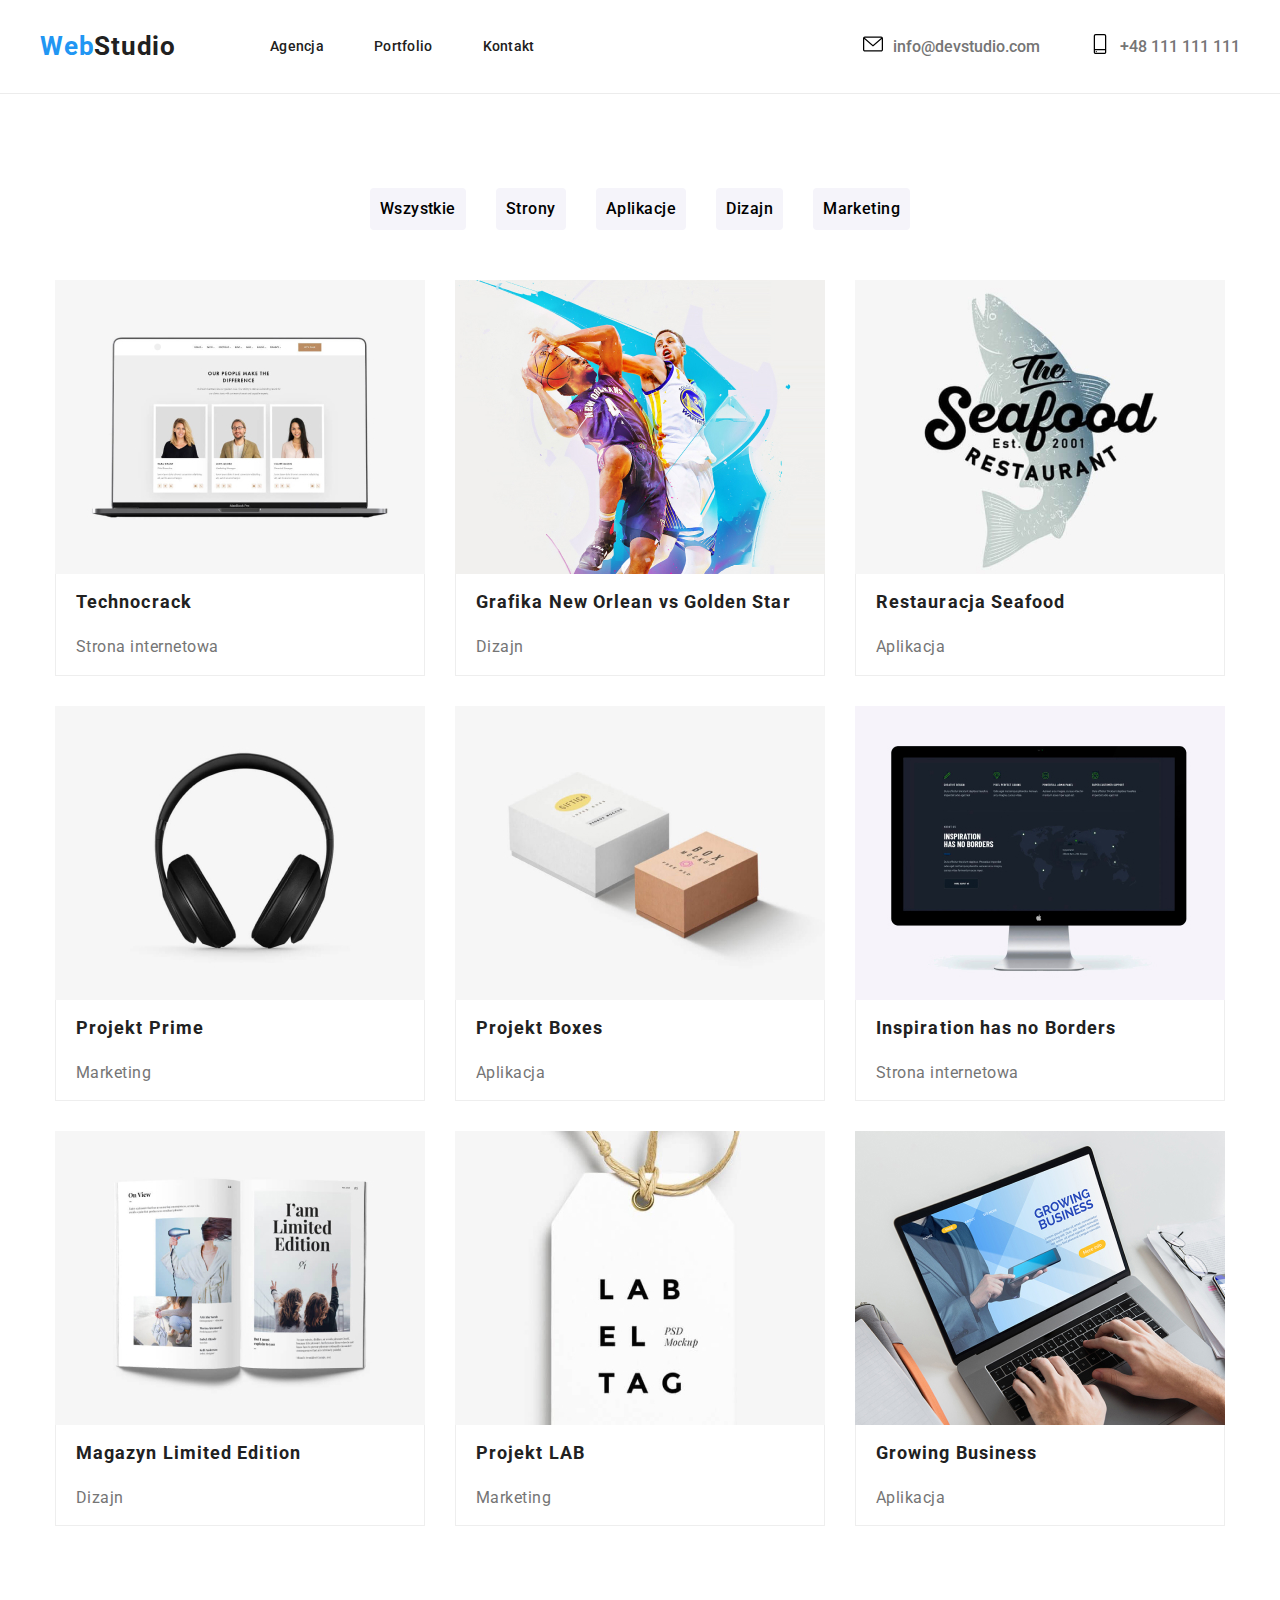
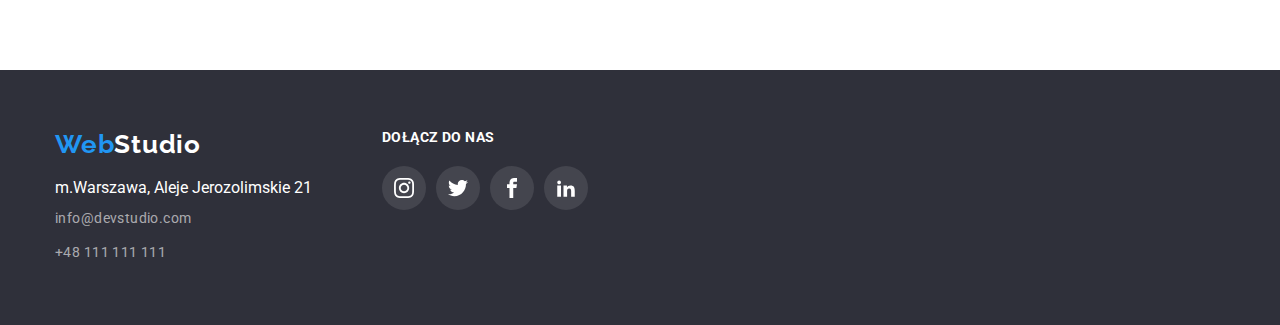
==== portfolio.html @ e0eff633 "summary" ====
<!DOCTYPE html>
<html lang="pl">
  <head>
    <meta charset="UTF-8" />
    <meta http-equiv="X-UA-Compatible" content="IE=edge" />
    <meta name="viewport" content="width=device-width, initial-scale=1.0" />
    <link rel="preconnect" href="https://fonts.googleapis.com" />
    <link rel="preconnect" href="https://fonts.gstatic.com" crossorigin />
    <link
      href="https://fonts.googleapis.com/css2?family=Raleway:wght@700&family=Roboto:wght@400;500;700;900&display=swap"
      rel="stylesheet"
    />

    <link
      rel="stylesheet"
      href="https://cdnjs.cloudflare.com/ajax/libs/modern-normalize/1.0.0/modern-normalize.min.css"
    />

    <link href="css/styles.css" rel="stylesheet" type="text/css" />

    <title>zadanie domowe nr 4</title>
  </head>
  <body class="font-family">
    <header class="site-nav">
      <div class="container flex-nav-container">
        <a class="loggo" href="index.html"
          ><span class="text">Web</span>Studio</a
        >

        <nav>
          <ul class="nav-links header-secondary-section">
            <li>
              <a class="hover logo" href="index.html">Agencja</a>
            </li>
            <li>
              <a class="hover logo" href="portfolio.html">Portfolio</a>
            </li>
            <li>
              <a class="hover logo" href="index.html">Kontakt</a>
            </li>
          </ul>
        </nav>
        <ul class="header-secon nav-links">
          <li>
            <a class="filter-buttons hover" href="mailto:info@devstudio.com">
              <svg width="20" height="20">
                <use href="./images/symbol-defs.svg#icon-envelope"></use>
              </svg>
              info@devstudio.com</a
            >
          </li>
          <li>
            <a class="filter-buttons hover" href="tel:+48111111111">
              <svg width="20" height="20">
                <use href="./images/symbol-defs.svg#icon-smartphone"></use>
              </svg>
              +48 111 111 111
            </a>
          </li>
        </ul>
      </div>
    </header>

    <main>
      <section class="section">
        <div class="container">
          <ul class="mitte">
            <li>
              <button type="button" class="cursor hover-portfoli ctea-button">
                Wszystkie
              </button>
            </li>
            <li>
              <button type="button" class="cursor hover-portfoli ctea-button">
                Strony
              </button>
            </li>
            <li>
              <button type="button" class="cursor hover-portfoli ctea-button">
                Aplikacje
              </button>
            </li>
            <li>
              <button type="button" class="cursor hover-portfoli ctea-button">
                Dizajn
              </button>
            </li>
            <li>
              <button type="button" class="cursor hover-portfoli ctea-button">
                Marketing
              </button>
            </li>
          </ul>

          <ul class="mitte">
            <li>
              <figure>
                <img
                  src="images/img.jpg"
                  width="
                  370"
                  height="
                  294"
                  alt="Technocrack"
                />
                <figcaption class="hit">
                  <h5 class="photo-one">Technocrack</h5>
                  <p class="header-secondary">Strona internetowa</p>
                </figcaption>
              </figure>
            </li>
            <li>
              <figure>
                <img
                  src="images/img(1).jpg"
                  width="370"
                  height="294"
                  alt="Grafika New Orlean vs Golden Star"
                />
                <figcaption class="hit">
                  <h5 class="photo-one">Grafika New Orlean vs Golden Star</h5>
                  <p class="header-secondary">Dizajn</p>
                </figcaption>
              </figure>
            </li>
            <li>
              <figure>
                <img
                  src="images/img(2).jpg"
                  width="370"
                  height="294"
                  alt="Restauracja Seafood"
                />
                <figcaption class="hit">
                  <h5 class="photo-one">Restauracja Seafood</h5>
                  <p class="header-secondary">Aplikacja</p>
                </figcaption>
              </figure>
            </li>
            <li>
              <figure>
                <img
                  src="images/img(3).jpg"
                  width="370"
                  height="294"
                  alt="Projekt Prime"
                />
                <figcaption class="hit">
                  <h5 class="photo-one">Projekt Prime</h5>
                  <p class="header-secondary">Marketing</p>
                </figcaption>
              </figure>
            </li>
            <li>
              <figure>
                <img
                  src="images/img(4).jpg"
                  width="370"
                  height="294"
                  alt="Projekt Boxes"
                />
                <figcaption class="hit">
                  <h5 class="photo-one">Projekt Boxes</h5>
                  <p class="header-secondary">Aplikacja</p>
                </figcaption>
              </figure>
            </li>
            <li>
              <figure>
                <img
                  src="images/img(5).jpg"
                  width="370"
                  height="294"
                  alt="Inspiration has no Borders"
                />
                <figcaption class="hit">
                  <h5 class="photo-one">Inspiration has no Borders</h5>
                  <p class="header-secondary">Strona internetowa</p>
                </figcaption>
              </figure>
            </li>
            <li>
              <figure>
                <img
                  src="images/img(6).jpg"
                  width="370"
                  height="294"
                  alt="Magazyn Limited Edition"
                />
                <figcaption class="hit">
                  <h5 class="photo-one">Magazyn Limited Edition</h5>
                  <p class="header-secondary">Dizajn</p>
                </figcaption>
              </figure>
            </li>
            <li>
              <figure>
                <img
                  src="images/img(7).jpg"
                  width="370"
                  height="294"
                  alt="Projekt LAB"
                />
                <figcaption class="hit">
                  <h5 class="photo-one">Projekt LAB</h5>
                  <p class="header-secondary">Marketing</p>
                </figcaption>
              </figure>
            </li>
            <li>
              <figure>
                <img
                  src="images/img(8).jpg"
                  width="370"
                  height="294"
                  alt="Growing Business"
                />
                <figcaption class="hit">
                  <h5 class="photo-one">Growing Business</h5>
                  <p class="header-secondary">Aplikacja</p>
                </figcaption>
              </figure>
            </li>
          </ul>
        </div>
      </section>
    </main>
    <footer class="site-footer">
      <div class="container footer-container">
        <div>
          <a class="title loggo footer-logo" href="index.html"
            ><span class="text">Web</span>Studio</a
          >
          <address>
            <ul class="address-list">
              <li class="ulice">m.Warszawa, Aleje Jerozolimskie 21</li>
              <li>
                <a class="contact-link" href="mailto:info@devstudio.com">
                  info@devstudio.com</a
                >
              </li>
              <li>
                <a class="contact-link" href="tel:+48111111111"
                  >+48 111 111 111</a
                >
              </li>
            </ul>
          </address>
        </div>
        <div class="footer-socials">
          <h3>Dołącz do nas</h3>

          <ul>
            <li>
              <a href="#"
                ><svg width="20" height="20">
                  <use href="./images/symbol-defs.svg#icon-instagram-2"></use>
                </svg>
              </a>
            </li>
            <li>
              <a href="#"
                ><svg width="20" height="20">
                  <use href="./images/symbol-defs.svg#icon-twitter-1"></use>
                </svg>
              </a>
            </li>
            <li>
              <a href="#"
                ><svg width="20" height="20">
                  <use href="./images/symbol-defs.svg#icon-facebook"></use>
                </svg>
              </a>
            </li>
            <li>
              <a href="#">
                <svg width="20" height="20">
                  <use href="./images/symbol-defs.svg#icon-linkedin2"></use>
                </svg>
              </a>
            </li>
          </ul>
        </div>
      </div>
    </footer>
  </body>
</html>
---- css/styles.css ----
:root {
  --text-main-color: #212121;
  --text-white: #ffffff;
  --text-blue: #2196f3;
  --text-grey: #757575;
  --first-section-bg: #2f303a;
  --fourth-section-bg: #f5f4fa;
  --footer-link: #ffffff99;
  --five-logo: #afb1b8;
}

* {
  margin: 0;
  padding: 0;
}
body {
  font-family: "Roboto", sans-serif;
  color: var(--text-main-color);
}
.header-secondary {
  color: var(--text-grey);
  text-decoration: none;
  list-style: none;
  margin-left: auto;
  column-gap: 50px;
  text-align: left;
  letter-spacing: 0.03em;
  padding: 8px 20px;
  margin-bottom: 10px;
}
.header-secon {
  color: var(--text-grey);
  text-decoration: none;
  list-style: none;
  margin-left: auto;
  column-gap: 50px;
}
.filter-buttons {
  font-weight: 500;
  font-size: 16px;
  line-height: 1.6;
  /* identical to box height, or 162% */
  text-decoration: none;
  cursor: pointer;
  color: inherit;
  font-style: normal;
  margin-left: auto;
  display: flex;
}
.header-secondary-section {
  font-weight: 700;
  font-size: 36px;
  line-height: 1.1;
  text-align: center;
  letter-spacing: 0.03em;
  color: inherit;
  list-style: none;
  padding: 30px 0px;
}

.loggo {
  font-weight: 700;
  font-size: 26px;
  line-height: 1.1;
  /* identical to box height */
  letter-spacing: 0.03em;
  text-decoration: none;
  color: inherit;
  margin-right: 94px;
}
.logo {
  font-weight: 500;
  font-size: 14px;
  line-height: 1.1;
  letter-spacing: 0.02em;
  text-decoration: none;
  color: inherit;
  list-style: none;
  display: block;
}
.color {
  color: var(--text-white);
}

.cursor {
  cursor: pointer;
  background-color: var(--fourth-section-bg);
}

.text {
  color: var(--text-blue);
}
.title {
  color: var(--text-white);
  font-family: "Raleway";
  font-style: normal;
  font-weight: 700;
  font-size: 26;
  line-height: 1.1;
  /* identical to box height */
  letter-spacing: 0.03em;
  text-decoration: none;
}
.hover:hover {
  color: var(--text-blue);
}

.hover-portfoli:hover {
  color: var(--text-white);
  background-color: var(--text-blue);
  box-shadow: 0px 3px 1px rgba(0, 0, 0, 0.1), 0px 1px 2px rgba(0, 0, 0, 0.08),
    0px 2px 2px rgba(0, 0, 0, 0.12);
  border-radius: 4px;
}

.title-secondary-section {
  background: #2f303a;
}
.ulice {
  font-style: normal;
  color: var(--text-white);
  font-style: normal;
  list-style: none;
}
.flex-nav-container {
  display: flex;
  align-items: center;
  justify-content: flex-start;
}
.site-nav {
  border-bottom: 1px solid #ececec;
  padding: 32px 0px;
}
.flex-inner-nav {
  display: flex;
  align-items: center;
}
.nav-links {
  display: flex;
  list-style: none;
  padding: 0%;
  margin-left: auto;
  column-gap: 50px;
}
.nav-links a:hover svg {
  fill: var(--text-blue);
}

.nav-links a svg {
  margin-right: 10px;
}
.container {
  width: 1200px;
  margin: 0 auto;
  padding: 0;
  margin-left: auto;
}

.section {
  padding: 94px 0;
}
.first-section {
  padding: 200px 0px;
  background-image: linear-gradient(
      to bottom,
      rgba(47, 48, 58, 0.4),
      rgba(47, 48, 58, 0.4)
    ),
    url("../images/imasess.jpg");
  width: 1600px;
  margin: 0 auto;
}
.section-first-title {
  font-size: 44px;
  line-height: 1.36;
  font-weight: 900;
  letter-spacing: 0.06em;
  text-transform: uppercase;
  color: var(--text-white);
  text-align: center;
  margin-bottom: 30px;
}
.cta-button {
  padding: 10px 40px;
  margin: 0 auto;
  display: block;
  background: var(--text-blue);
  border: none;
  border-radius: 4px;
  box-shadow: 0px 4px 4px rgba(0, 0, 0, 0.15);
  color: white;
  font-weight: 700;
  font-size: 16px;
  line-height: 1.88;
  letter-spacing: 0.06em;
}
.ctea-button {
  padding: 8px 10px;
  margin: 0 auto;
  display: block;

  border: none;
  border-radius: 4px;
  box-shadow: 0px 0px 0px rgba(0, 0, 0, 0.15);

  font-weight: 500;
  font-size: 16px;
  line-height: 1.66;
  text-align: center;
  letter-spacing: 0.03em;
}
.photo-one {
  padding: 10px 30px;
  font-style: normal;
  font-weight: 700;
  font-size: 18px;
  line-height: 2;
  letter-spacing: 0.06em;
  text-align: left;
  padding-left: 20px;
}
.flex-4 {
  display: flex;
  column-gap: 30px;
  row-gap: 94px;
  gap: 30px;
  list-style: none;
}
.section-two-grid {
  display: flex;
  justify-content: center;
  align-items: center;
  list-style: none;
  column-gap: 30px;
}
.section-two-title {
  margin-bottom: 10px;
  font-size: 14px;
  letter-spacing: 0.03em;
  font-weight: 700;
  line-height: 1.14;
  text-transform: uppercase;
}
.section-two-description {
  font-size: 14px;
  line-height: 1.71;
  letter-spacing: 0.03em;
  color: var(--text-grey);
}
.third-section {
  padding-top: 0px;
}
.other-sections-title {
  font-weight: 700;
  font-size: 36px;
  line-height: 1.16;
  text-align: center;
  letter-spacing: 0.03em;
  margin-bottom: 50px;
}
.third-secrion-grid {
  display: flex;
  justify-content: center;
  align-items: center;
  list-style: none;
  column-gap: 30px;
}
.fourth-section {
  background-color: var(--fourth-section-bg);
}
.fourth-section-grid {
  display: flex;
  justify-content: center;
  align-items: center;
  list-style: none;
  column-gap: 30px;
}
.fourth-section-grid > li {
  background-color: var(--text-white);
  box-shadow: 0px 1px 3px rgba(0, 0, 0, 0.12), 0px 1px 1px rgba(0, 0, 0, 0.14),
    0px 2px 1px rgba(0, 0, 0, 0.2);
  border-radius: 0px 0px 4px 4px;
}
.person-card-title {
  text-align: center;
  font-weight: 500;
  font-size: 16px;
  line-height: 1.18;
  text-align: center;
  letter-spacing: 0.03em;
  margin-bottom: 10px;
  margin-top: 30px;
}
.person-card-desc {
  font-size: 16px;
  line-height: 1.18;
  text-align: center;
  letter-spacing: 0.03em;
  color: var(--text-grey);
  margin-bottom: 30px;
}
.site-footer {
  padding: 60px 0;
  background: var(--first-section-bg);
}
.footer-container {
  padding: 0 15px;
  display: flex;
}
.footer-logo {
  margin-bottom: 20px;
  display: block;
}
.address-list {
  display: flex;
  flex-direction: column;
  row-gap: 10px;
  list-style: none;
}
.contact-link {
  font-size: 14px;
  line-height: 1.71;
  font-style: normal;
  letter-spacing: 0.03em;
  color: var(--footer-link);
  text-decoration: none;
}

.mitte img {
  vertical-align: bottom;
}
.mitte {
  margin-bottom: 50px;
  display: flex;
  justify-content: center;

  flex-wrap: wrap;
  vertical-align: middle;
  gap: 30px;
  list-style: none;
}
.mitte li:hover {
  box-shadow: 0px 1px 1px rgba(0, 0, 0, 0.12), 0px 4px 4px rgba(0, 0, 0, 0.06),
    1px 4px 6px rgba(0, 0, 0, 0.16);
}
.hit {
  border-left: var(--text-grey);
  border-right: var(--text-grey);
  text-align: left;
  vertical-align: bottom;
  border-bottom: var(--text-grey);
  border: 1px solid #eeeeee;
  border-top: 100px;
}
.diagram {
  background-color: var(--fourth-section-bg);
  border-radius: 4px;
  padding: 21px 100px;
  margin-bottom: 30px;
}
.diagram ul li {
  margin-left: 30px;
}
.firmy {
  background: var(--text-white);
  padding-top: 0px;
  padding: 8px 10px;
  margin: 0 auto;
}
.firmy li:hover {
  color: var(--text-blue);
  fill: var(--text-blue);
  border-color: var(--text-blue);
}
.firmy ul {
  display: flex;
  justify-content: center;
  align-items: center;
  column-gap: 30px;
  fill: var(--five-logo);
}

.firmy ul li {
  box-sizing: border-box;
  border: 1px solid #afb1b8;
  border-radius: 4px;
  list-style: none;
  padding: auto;
}
.five-section {
  background-color: var(--text-white);
}
.symbolo {
  margin-left: 10px;
  margin-bottom: 20px;
}
.symbolo ul {
  display: flex;
  align-items: center;
  justify-content: center;
  list-style: none;
  column-gap: 10px;
}
.symbolo li:hover svg {
  color: var(--text-blue);
  fill: var(--text-white);
}
.symbolo ul a {
  display: flex;
  align-items: center;
  justify-content: center;
  width: 44px;
  height: 44px;
  background: rgba(255, 255, 255, 0.1);
  border-radius: 50%;
}
.symbolo ul a svg {
  fill: var(--five-logo);
}
.symbolo ul li:hover a {
  background: var(--text-blue);
}
.footer-socials {
  margin-left: 70px;
}
.footer-socials h3 {
  font-weight: 700;
  font-size: 14px;
  line-height: 1.14;
  letter-spacing: 0.03em;
  text-transform: uppercase;

  color: var(--text-white);
  margin-bottom: 20px;
}
.footer-socials ul a {
  display: flex;
  align-items: center;
  justify-content: center;
  width: 44px;
  height: 44px;
  background: rgba(255, 255, 255, 0.1);
  border-radius: 50%;
}
.footer-socials ul {
  display: flex;
  align-items: center;
  justify-content: center;
  list-style: none;
  column-gap: 10px;
}
.footer-socials ul a svg {
  fill: var(--text-white);
}
.footer-socials ul a:hover {
  background: var(--text-blue);
}
/* 
zmian kolro svg
.footer-socials ul a:hover svg {
  fill: black;
}
*/
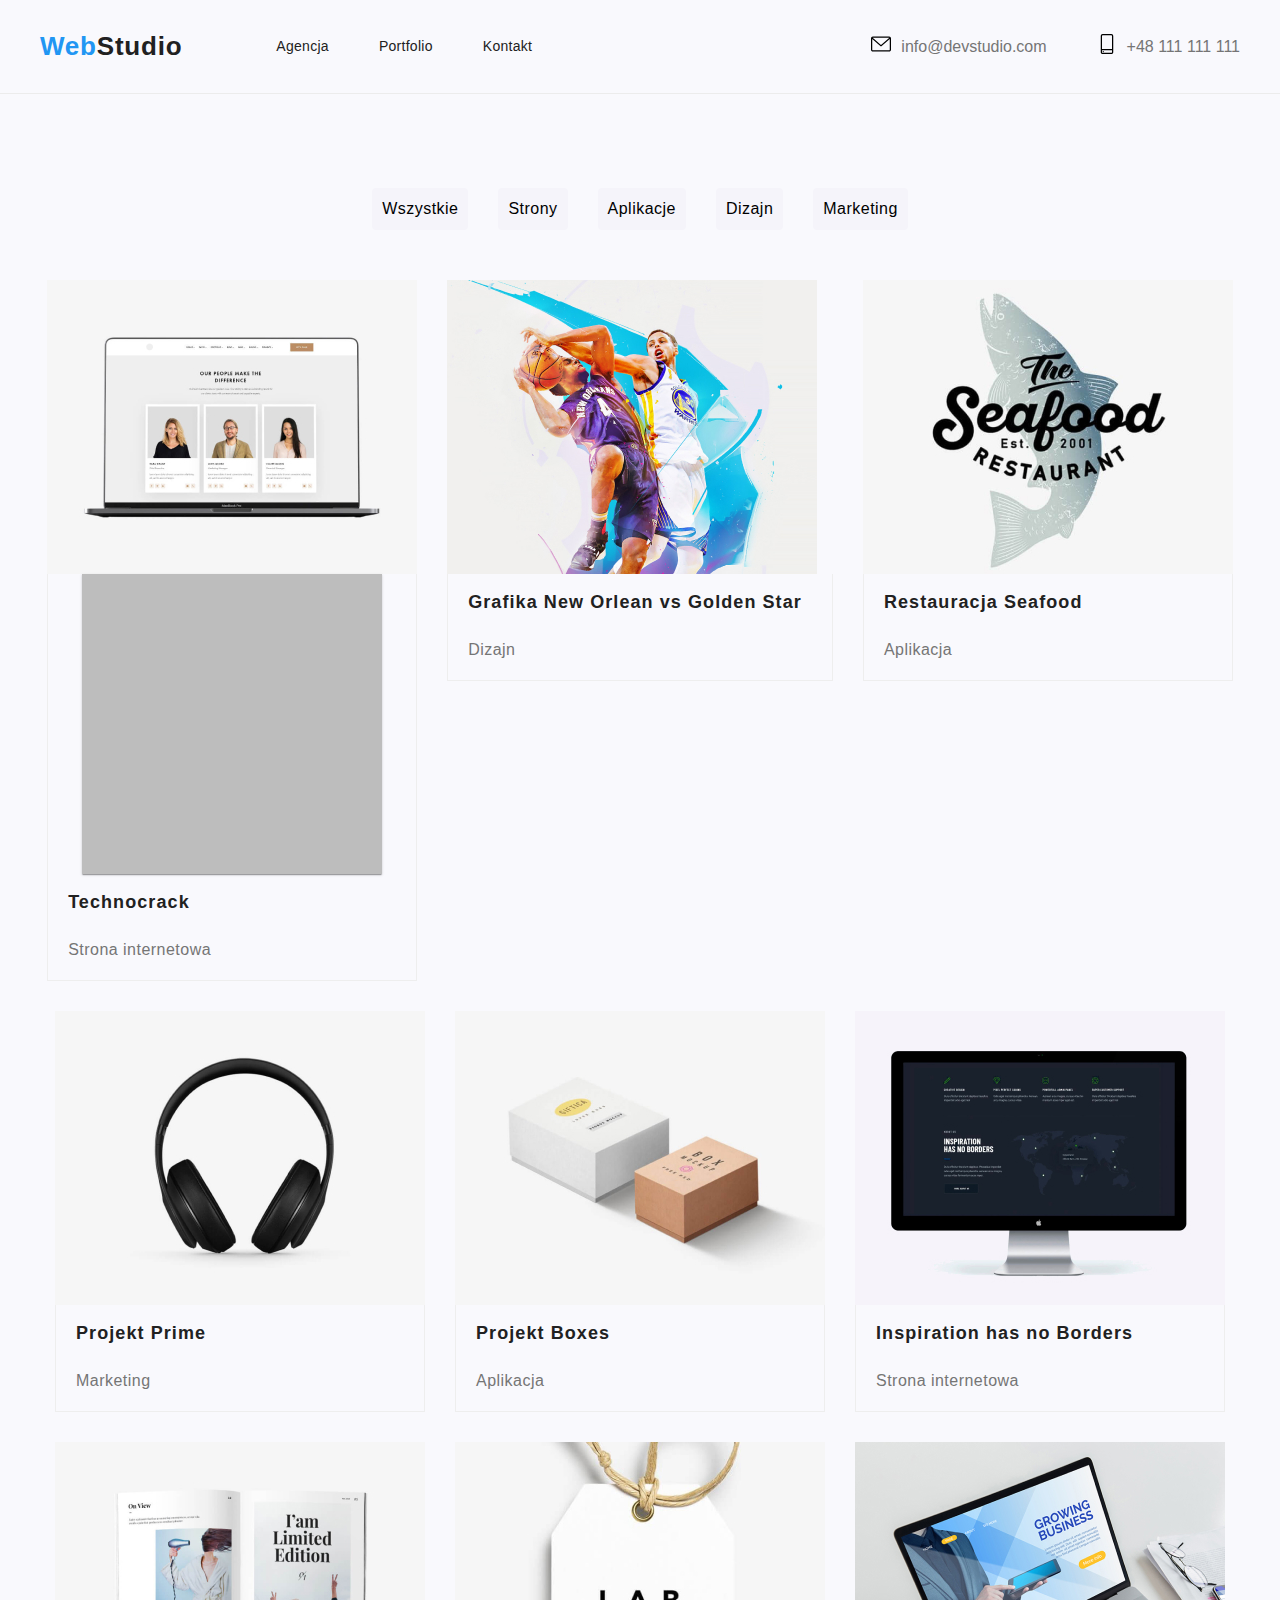
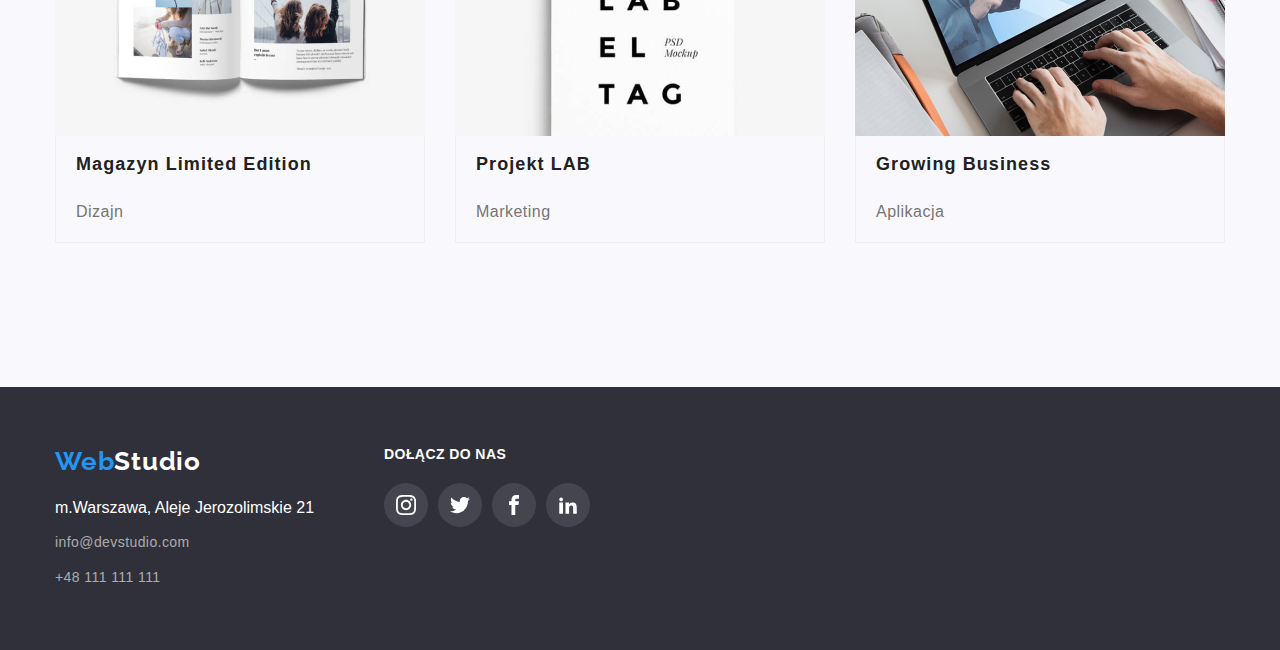
==== commit ffdc9008: "summary" ====
--- a/portfolio.html
+++ b/portfolio.html
@@ -104,11 +104,23 @@
                   alt="Technocrack"
                 />
                 <figcaption class="hit">
+                  <div class="box">
+                    <div class="overlay">
+                      <p>
+                        Technocrack jest popularną platformą wykorzystywaną do
+                        rozpowszechniania koronawirusa. Firmy wykorzystują tę
+                        platformę do celów szpiegowskich i ataków na
+                        niezabezpieczone serwery konkurencji
+                        <code>div.box</code>
+                      </p>
+                    </div>
+                  </div>
                   <h5 class="photo-one">Technocrack</h5>
                   <p class="header-secondary">Strona internetowa</p>
                 </figcaption>
               </figure>
             </li>
+
             <li>
               <figure>
                 <img
--- a/css/styles.css
+++ b/css/styles.css
@@ -461,3 +461,61 @@
   fill: black;
 }
 */
+* {
+  box-sizing: border-box;
+}
+
+body {
+  line-height: 1.5;
+  font-family: sans-serif;
+  background-color: #f9f9fd;
+}
+
+h1 {
+  text-align: center;
+  font-size: 24px;
+}
+
+.box {
+  position: relative;
+  width: 300px;
+  height: 300px;
+  margin-left: auto;
+  margin-right: auto;
+  background-color: #bdbdbd;
+  box-shadow: 0px 2px 1px -1px rgba(0, 0, 0, 0.2),
+    0px 1px 1px 0px rgba(0, 0, 0, 0.14), 0px 1px 3px 0px rgba(0, 0, 0, 0.12);
+
+  overflow: hidden;
+}
+
+.box:hover .overlay {
+  transform: translatex(0);
+}
+
+.overlay {
+  position: absolute;
+  top: 0;
+  left: 0;
+  width: 100%;
+  height: 100%;
+  background-color: #3f51b5;
+
+  transform: translatex(-100%);
+  transition: transform 250ms ease;
+}
+
+.overlay > p {
+  color: #fff;
+  padding: 10px;
+  margin: 0;
+  font-size: 18px;
+}
+
+.overlay code {
+  display: inline-block;
+  padding: 2px 4px;
+  border-radius: 2px;
+  background-color: #fff;
+  color: #2a2a2a;
+}
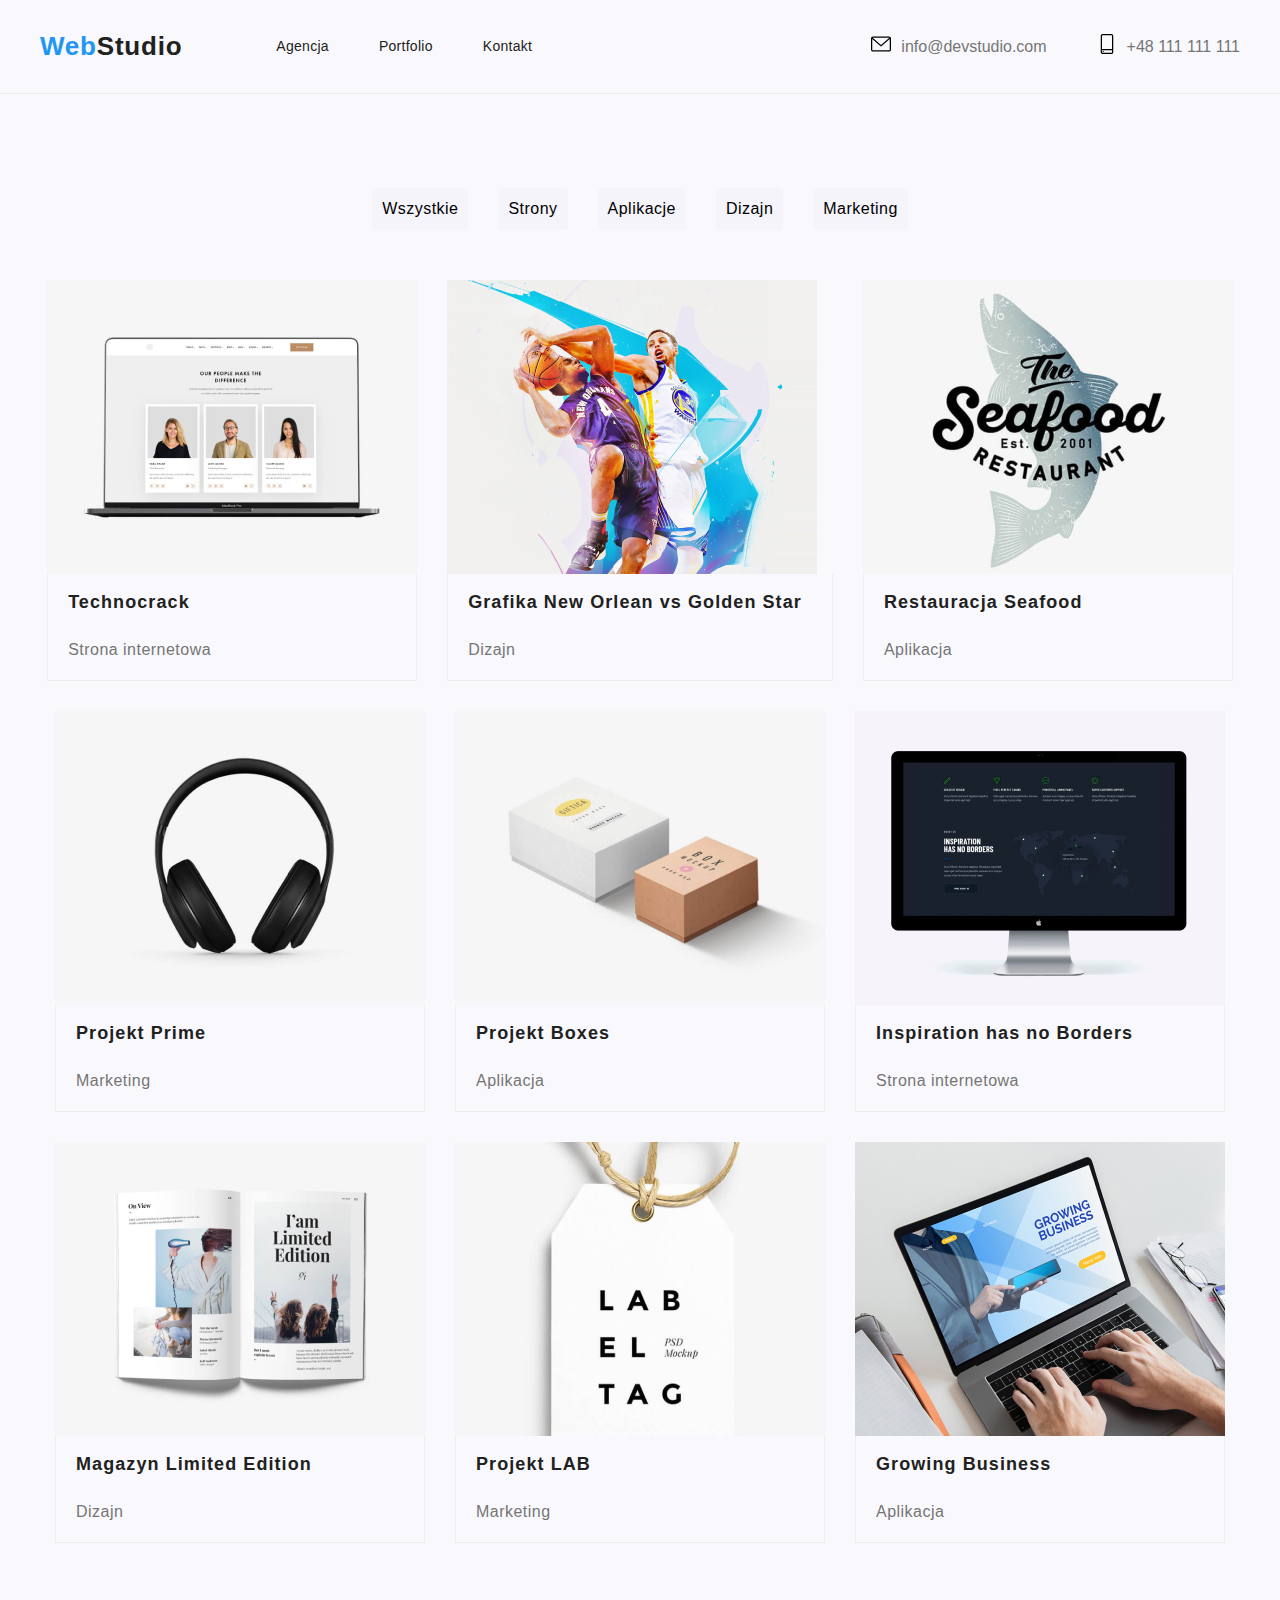
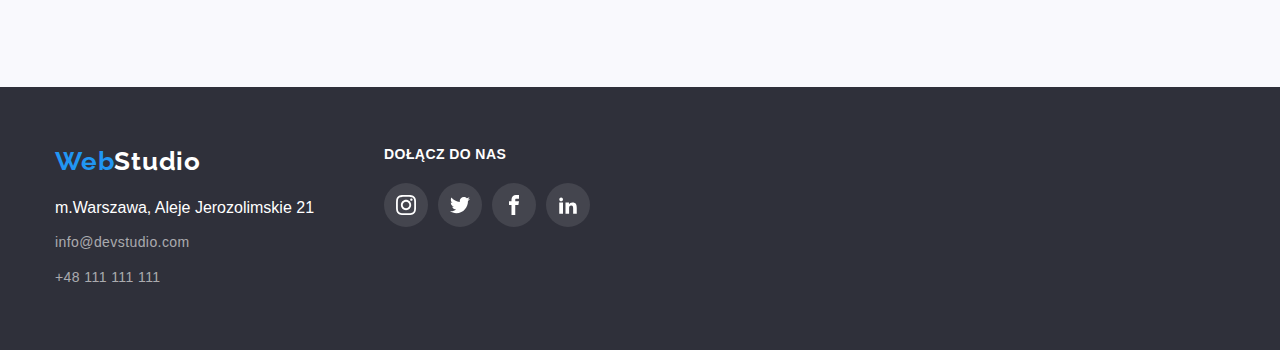
==== commit 3bd5b110: "summary" ====
--- a/portfolio.html
+++ b/portfolio.html
@@ -95,26 +95,26 @@
           <ul class="mitte">
             <li>
               <figure>
-                <img
-                  src="images/img.jpg"
-                  width="
+                <div class="box">
+                  <img
+                    src="images/img.jpg"
+                    width="
                   370"
-                  height="
+                    height="
                   294"
-                  alt="Technocrack"
-                />
-                <figcaption class="hit">
-                  <div class="box">
-                    <div class="overlay">
-                      <p>
-                        Technocrack jest popularną platformą wykorzystywaną do
-                        rozpowszechniania koronawirusa. Firmy wykorzystują tę
-                        platformę do celów szpiegowskich i ataków na
-                        niezabezpieczone serwery konkurencji
-                        <code>div.box</code>
-                      </p>
-                    </div>
+                    alt="Technocrack"
+                  />
+
+                  <div class="overlay">
+                    <p>
+                      Technocrack jest popularną platformą wykorzystywaną do
+                      rozpowszechniania koronawirusa. Firmy wykorzystują tę
+                      platformę do celów szpiegowskich i ataków na
+                      niezabezpieczone serwery konkurencji
+                    </p>
                   </div>
+                </div>
+                <figcaption class="hit">
                   <h5 class="photo-one">Technocrack</h5>
                   <p class="header-secondary">Strona internetowa</p>
                 </figcaption>
--- a/css/styles.css
+++ b/css/styles.css
@@ -478,19 +478,12 @@
 
 .box {
   position: relative;
-  width: 300px;
-  height: 300px;
-  margin-left: auto;
-  margin-right: auto;
-  background-color: #bdbdbd;
-  box-shadow: 0px 2px 1px -1px rgba(0, 0, 0, 0.2),
-    0px 1px 1px 0px rgba(0, 0, 0, 0.14), 0px 1px 3px 0px rgba(0, 0, 0, 0.12);
 
   overflow: hidden;
 }
 
 .box:hover .overlay {
-  transform: translatex(0);
+  transform: translateY(0);
 }
 
 .overlay {
@@ -499,9 +492,10 @@
   left: 0;
   width: 100%;
   height: 100%;
-  background-color: #3f51b5;
-
-  transform: translatex(-100%);
+  padding: 49px 45px 49px 24px;
+  background-color: rgba(33, 150, 243, 0.9);
+
+  transform: translateY(100%);
   transition: transform 250ms ease;
 }
 
